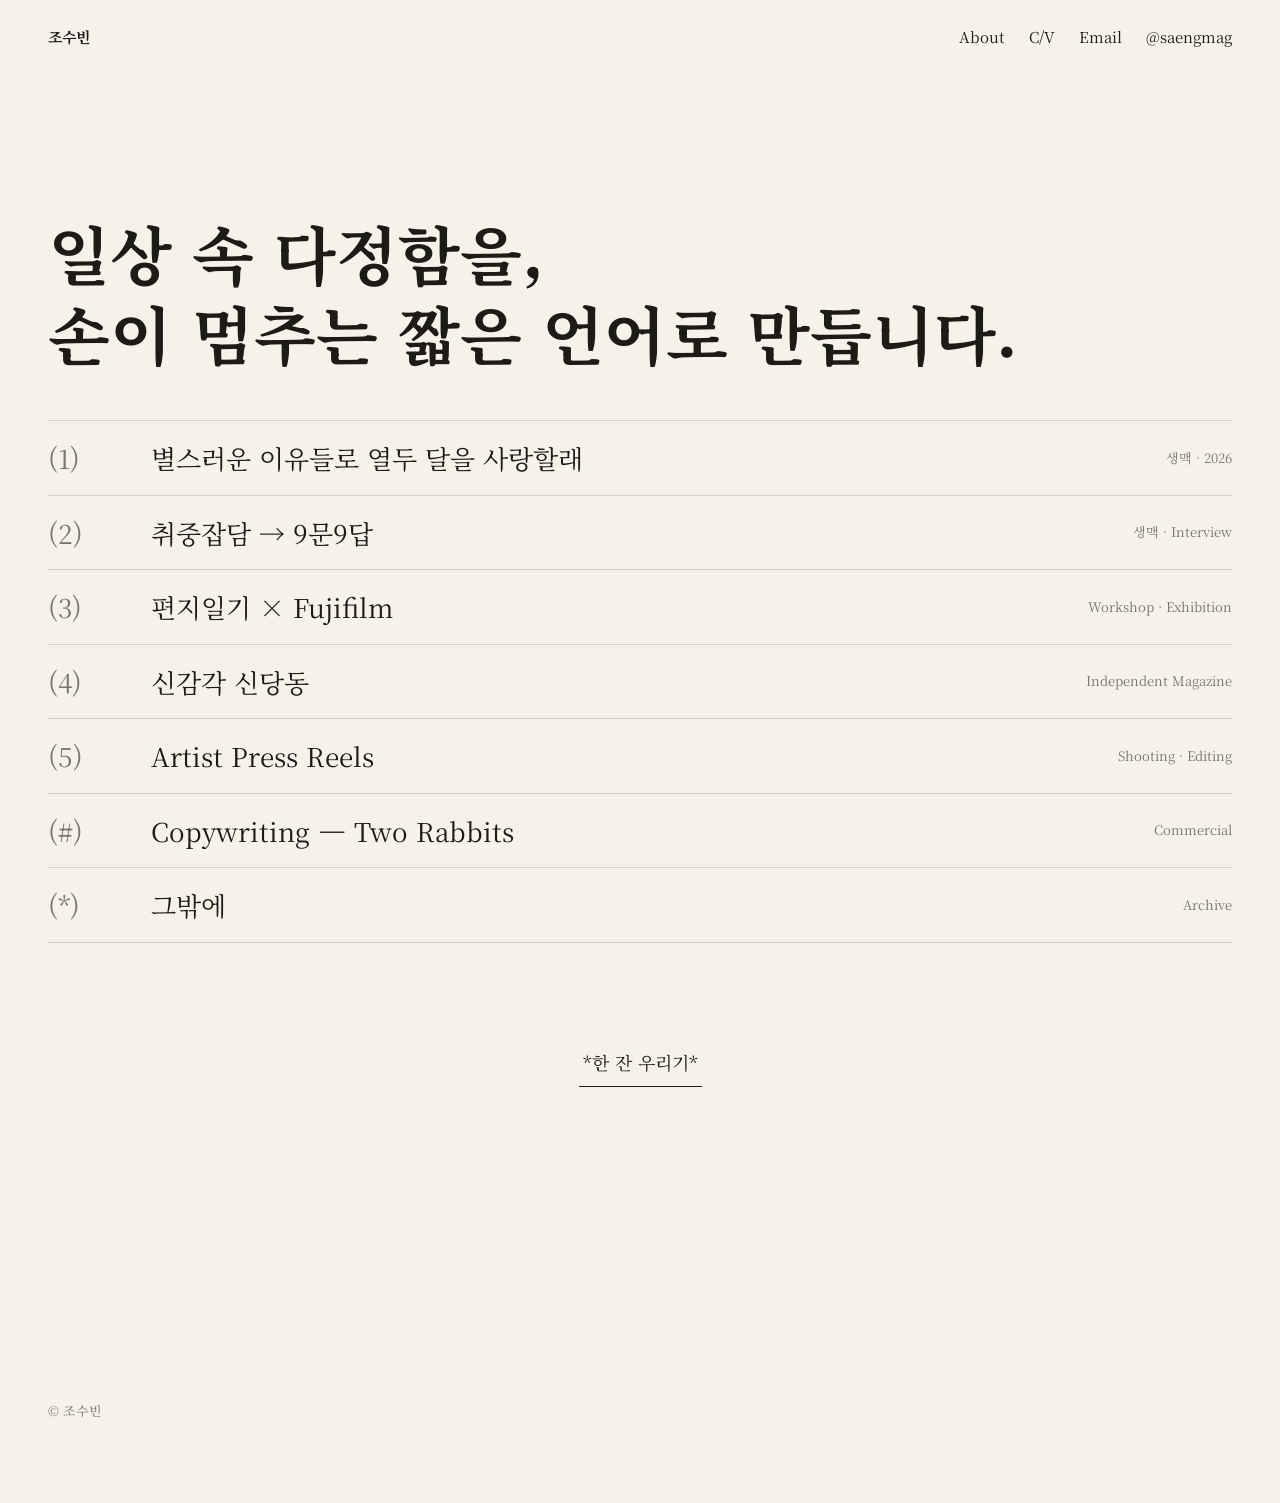
==== index.html @ e931671f "Portfolio site skeleton: index, project template, CV, hidden application page Co-Authored-By: Claude" ====
<!doctype html>
<html lang="ko">
<head>
  <meta charset="utf-8">
  <meta name="viewport" content="width=device-width, initial-scale=1">
  <title>조수빈</title>
  <meta name="description" content="에디터 · 카피라이터 조수빈의 작업">
  <link rel="preconnect" href="https://fonts.googleapis.com">
  <link rel="preconnect" href="https://fonts.gstatic.com" crossorigin>
  <link href="https://fonts.googleapis.com/css2?family=Noto+Serif+KR:wght@400;700&display=swap" rel="stylesheet">
  <link rel="stylesheet" href="assets/style.css">
</head>
<body>
  <header class="site-header">
    <a class="name" href="index.html">조수빈</a>
    <a href="#about">About</a>
    <a href="cv.html">C/V</a>
    <a href="mailto:EMAIL@example.com">Email</a>
    <a href="https://www.instagram.com/saengmag/">@saengmag</a>
  </header>

  <main>
    <h1 id="about">일상 속 다정함을,<br>손이 멈추는 짧은 언어로 만듭니다.</h1>

    <ol class="index">
      <li><a href="projects/01.html"><span class="num">(1)</span><span>별스러운 이유들로 열두 달을 사랑할래</span><span class="meta">생맥 · 2026</span></a></li>
      <li><a href="#"><span class="num">(2)</span><span>취중잡담 → 9문9답</span><span class="meta">생맥 · Interview</span></a></li>
      <li><a href="#"><span class="num">(3)</span><span>편지일기 × Fujifilm</span><span class="meta">Workshop · Exhibition</span></a></li>
      <li><a href="#"><span class="num">(4)</span><span>신감각 신당동</span><span class="meta">Independent Magazine</span></a></li>
      <li><a href="#"><span class="num">(5)</span><span>Artist Press Reels</span><span class="meta">Shooting · Editing</span></a></li>
      <li><a href="#"><span class="num">(#)</span><span>Copywriting — Two Rabbits</span><span class="meta">Commercial</span></a></li>
      <li><a href="#"><span class="num">(*)</span><span>그밖에</span><span class="meta">Archive</span></a></li>
    </ol>

    <section class="draw" aria-live="polite">
      <button type="button" data-draw>*한 잔 우리기*</button>
      <div class="cup">
        <p class="line"></p>
        <p class="source caption"></p>
      </div>
    </section>
  </main>

  <footer class="site-footer">© 조수빈</footer>

  <script src="assets/lines.js"></script>
  <script src="assets/draw.js"></script>
</body>
</html>
---- assets/style.css ----
/* 서체는 하나만. 바꾸고 싶으면 --font 한 줄만 고치면 됩니다. */
:root {
  --font: "Noto Serif KR", "Nanum Myeongjo", serif;
  --paper: #f6f2ea;      /* 아이보리 */
  --ink: #1d1b18;        /* 먹색 */
  --muted: #7a746a;      /* 캡션 */
  --accent: #5d6b3c;     /* 포인트 1개: 쑥색 */
  --line: #d9d2c4;
  --gutter: clamp(16px, 4vw, 48px);
}

* { box-sizing: border-box; }

html { background: var(--paper); }

body {
  margin: 0;
  padding: 0 var(--gutter) 80px;
  font-family: var(--font);
  font-size: 17px;
  line-height: 1.75;
  color: var(--ink);
  background: var(--paper);
  word-break: keep-all;
}

a { color: inherit; text-decoration: none; }
a:hover { color: var(--accent); }

/* 상단 메뉴: 이름 / About / C·V / Email / Instagram */
.site-header {
  display: flex;
  flex-wrap: wrap;
  gap: 8px 24px;
  align-items: baseline;
  padding-block: 24px 0;
  font-size: 15px;
}
.site-header .name { font-weight: 700; margin-right: auto; }

/* 위계는 크기와 굵기로만: 제목 / 본문 / 캡션 */
h1 {
  font-size: clamp(30px, 6vw, 64px);
  line-height: 1.25;
  font-weight: 700;
  margin: 18vh 0 48px;
  max-width: 16em;
}
h2 { font-size: 22px; margin: 64px 0 16px; }
.caption { font-size: 13px; color: var(--muted); }

/* Victoria식 번호 목록 */
.index { list-style: none; padding: 0; margin: 0; border-top: 1px solid var(--line); }
.index li { border-bottom: 1px solid var(--line); }
.index a {
  display: grid;
  grid-template-columns: 3.5em 1fr auto;
  gap: 12px;
  padding: 14px 0;
  font-size: clamp(18px, 2.4vw, 26px);
}
.index .num { color: var(--muted); }
.index .meta { font-size: 13px; color: var(--muted); align-self: center; }
@media (max-width: 560px) {
  .index a { grid-template-columns: 2.6em 1fr; }
  .index .meta { grid-column: 2; }
}

/* 문장 뽑기 */
.draw { margin: 96px 0; text-align: center; }
.draw button {
  font: inherit;
  font-size: 18px;
  background: none;
  border: none;
  color: var(--ink);
  cursor: pointer;
  padding: 8px 4px;
  border-bottom: 1px solid var(--ink);
}
.draw button:hover { color: var(--accent); border-color: var(--accent); }
.cup {
  min-height: 9em;
  max-width: 22em;
  margin: 40px auto 0;
  display: flex;
  flex-direction: column;
  justify-content: center;
}
.cup .line {
  font-size: clamp(22px, 3.6vw, 34px);
  line-height: 1.5;
  font-weight: 700;
  opacity: 0;
  filter: blur(6px);
  transition: opacity 1.6s ease, filter 1.6s ease;  /* 찻잎이 우러나듯 */
}
.cup .source { margin-top: 16px; opacity: 0; transition: opacity 1.2s ease 0.9s; }
.cup.steeped .line { opacity: 1; filter: blur(0); }
.cup.steeped .source { opacity: 1; }
@media (prefers-reduced-motion: reduce) {
  .cup .line, .cup .source { transition: none; filter: none; }
}

/* 프로젝트·CV·숨은 페이지 공통 본문 */
.article { max-width: 40em; }
.article h1 { margin-top: 12vh; }
.facts { display: grid; grid-template-columns: 7em 1fr; gap: 6px 16px; font-size: 15px; margin: 0 0 48px; }
.facts dt { color: var(--muted); }
.facts dd { margin: 0; }
figure { margin: 48px 0; }
figure img, figure video { width: 100%; height: auto; display: block; background: var(--line); }
figcaption { font-size: 13px; color: var(--muted); margin-top: 8px; }
.todo { background: #efe6c9; padding: 0 4px; }

.site-footer { margin-top: 120px; font-size: 13px; color: var(--muted); }
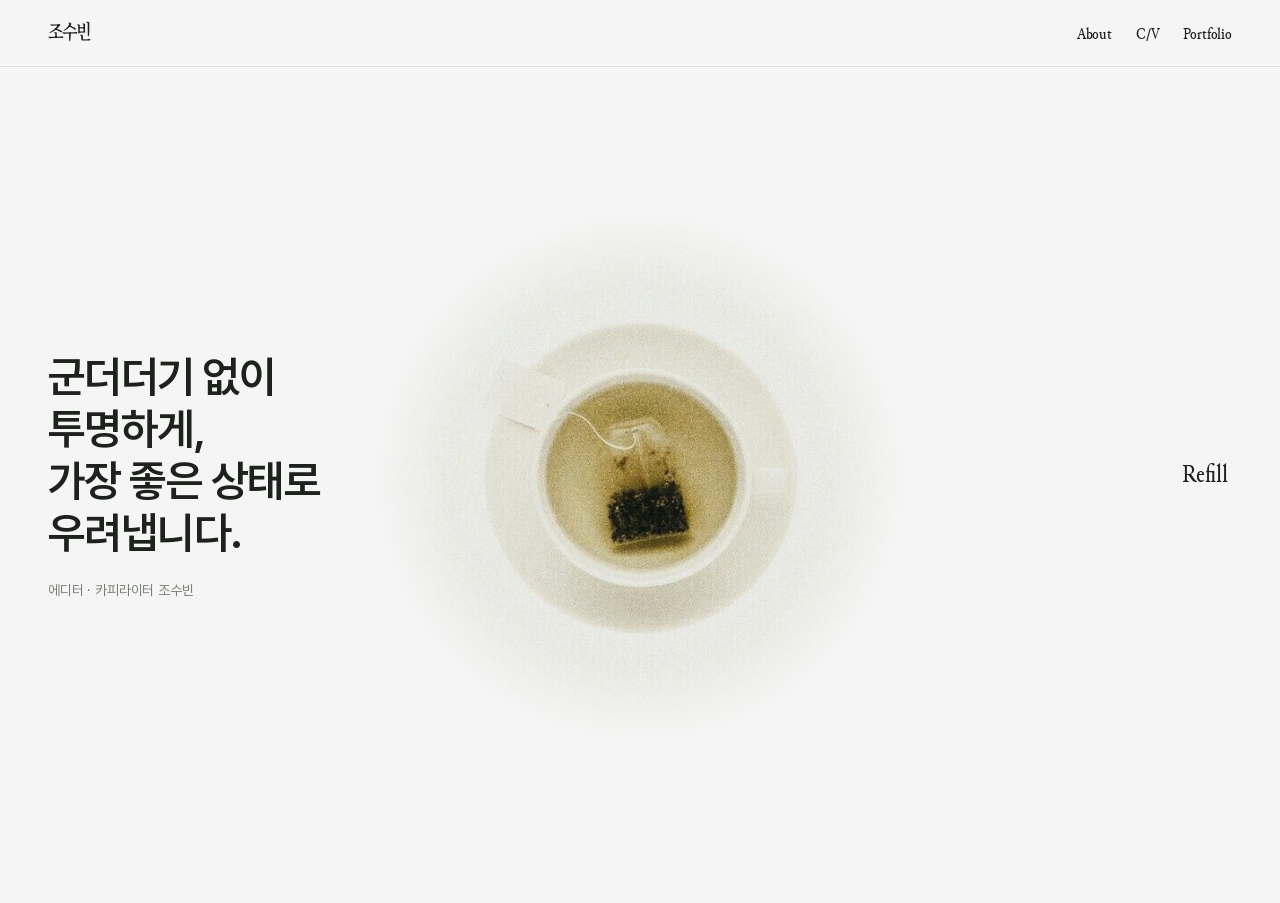
==== commit bf5b0464: "Teacup landing, glass-teapot styling, and type system - Landing: one-screen scene with headline left" ====
--- a/index.html
+++ b/index.html
@@ -4,45 +4,38 @@
   <meta charset="utf-8">
   <meta name="viewport" content="width=device-width, initial-scale=1">
   <title>조수빈</title>
-  <meta name="description" content="에디터 · 카피라이터 조수빈의 작업">
+  <meta name="description" content="에디터 · 카피라이터 조수빈">
   <link rel="preconnect" href="https://fonts.googleapis.com">
   <link rel="preconnect" href="https://fonts.gstatic.com" crossorigin>
-  <link href="https://fonts.googleapis.com/css2?family=Noto+Serif+KR:wght@400;700&display=swap" rel="stylesheet">
+  <link href="https://fonts.googleapis.com/css2?family=Noto+Serif+KR:wght@600&display=swap" rel="stylesheet">
   <link rel="stylesheet" href="assets/style.css">
 </head>
-<body>
+<body class="landing">
   <header class="site-header">
-    <a class="name" href="index.html">조수빈</a>
-    <a href="#about">About</a>
-    <a href="cv.html">C/V</a>
-    <a href="mailto:EMAIL@example.com">Email</a>
-    <a href="https://www.instagram.com/saengmag/">@saengmag</a>
+    <a class="name title" href="index.html" aria-current="page">조수빈</a>
+    <nav class="site-nav">
+      <a href="about.html">About</a>
+      <a href="cv.html">C/V</a>
+      <a href="portfolio.html">Portfolio</a>
+    </nav>
   </header>
 
-  <main>
-    <h1 id="about">일상 속 다정함을,<br>손이 멈추는 짧은 언어로 만듭니다.</h1>
-
-    <ol class="index">
-      <li><a href="projects/01.html"><span class="num">(1)</span><span>별스러운 이유들로 열두 달을 사랑할래</span><span class="meta">생맥 · 2026</span></a></li>
-      <li><a href="#"><span class="num">(2)</span><span>취중잡담 → 9문9답</span><span class="meta">생맥 · Interview</span></a></li>
-      <li><a href="#"><span class="num">(3)</span><span>편지일기 × Fujifilm</span><span class="meta">Workshop · Exhibition</span></a></li>
-      <li><a href="#"><span class="num">(4)</span><span>신감각 신당동</span><span class="meta">Independent Magazine</span></a></li>
-      <li><a href="#"><span class="num">(5)</span><span>Artist Press Reels</span><span class="meta">Shooting · Editing</span></a></li>
-      <li><a href="#"><span class="num">(#)</span><span>Copywriting — Two Rabbits</span><span class="meta">Commercial</span></a></li>
-      <li><a href="#"><span class="num">(*)</span><span>그밖에</span><span class="meta">Archive</span></a></li>
-    </ol>
-
-    <section class="draw" aria-live="polite">
-      <button type="button" data-draw>*한 잔 우리기*</button>
-      <div class="cup">
-        <p class="line"></p>
-        <p class="source caption"></p>
-      </div>
-    </section>
+  <!-- 첫 화면: 스크롤 없는 한 장면. 왼쪽 문장, 가운데 찻잔, 오른쪽 한 잔 더 -->
+  <main class="hero draw" aria-live="polite">
+    <div class="vessel">
+      <div class="tea" aria-hidden="true"></div>
+      <h1 class="line">군더더기 없이<br>투명하게,<br>가장 좋은 상태로<br>우려냅니다.</h1>
+      <p class="source caption">에디터 · 카피라이터 조수빈</p>
+    </div>
+    <div class="cup-frame">
+      <img src="assets/img/hero-cup.webp" alt="위에서 내려다본 찻잔 속 연둣빛 차">
+      <div class="steam" aria-hidden="true"><i></i><i></i><i></i><i></i></div>
+    </div>
+    <button type="button" data-draw aria-label="다른 문장 우리기">Refill</button>
   </main>
 
-  <footer class="site-footer">© 조수빈</footer>
 
+  <script src="assets/ko-wrap.js"></script>
   <script src="assets/lines.js"></script>
   <script src="assets/draw.js"></script>
 </body>
--- a/assets/style.css
+++ b/assets/style.css
@@ -1,12 +1,49 @@
-/* 서체는 하나만. 바꾸고 싶으면 --font 한 줄만 고치면 됩니다. */
+/* 타이포 위계 (Victoria Escobar CV 기준)
+   한글 타이틀: 가공 본명조 (.ko — SemiBold · 자간 -12% · 세로 1.25배 · 90%)
+   본문: 프리텐다드 Regular · Medium · SemiBold
+   포인트 영문·숫자: Junicode Condensed (타이틀 안의 영문, 번호, .en)
+   서체는 모두 OFL. 라이선스 파일은 assets/fonts/ 에 있습니다. */
+@font-face {
+  font-family: "Junicode";
+  src: url("fonts/JunicodeVF-Roman.woff2") format("woff2");
+  font-weight: 300 700;
+  font-stretch: 75% 125%;
+  font-display: swap;
+}
+/* 본문용 Junicode: 영문 글자만 담당(숫자·기호·한글은 프리텐다드). 같은 크기에서 작아 보여 112%로 맞춤 */
+@font-face {
+  font-family: "Junicode Text";
+  src: url("fonts/JunicodeVF-Roman.woff2") format("woff2");
+  font-weight: 300 700;
+  font-stretch: 75% 125%;
+  font-display: swap;
+  size-adjust: 112%;
+  unicode-range: U+0041-005A, U+0061-007A, U+00C0-024F;
+}
+@font-face { font-family: "Pretendard"; src: url("fonts/Pretendard-Regular.woff2") format("woff2"); font-weight: 400; font-display: swap; }
+@font-face { font-family: "Pretendard"; src: url("fonts/Pretendard-Medium.woff2") format("woff2"); font-weight: 500; font-display: swap; }
+@font-face { font-family: "Pretendard"; src: url("fonts/Pretendard-SemiBold.woff2") format("woff2"); font-weight: 600; font-display: swap; }
+
+/* 컨셉: 유리다관 — 군더더기 없이 투명하고, 단단하고, 오래 따뜻한.
+   색은 유리(투명·빛·가장자리)와 차를 닮은 먹색으로만, 쑥차 색은 '차가 우러나는 순간'에만 씁니다. */
 :root {
-  --font: "Noto Serif KR", "Nanum Myeongjo", serif;
-  --paper: #f6f2ea;      /* 아이보리 */
-  --ink: #1d1b18;        /* 먹색 */
-  --muted: #7a746a;      /* 캡션 */
-  --accent: #5d6b3c;     /* 포인트 1개: 쑥색 */
-  --line: #d9d2c4;
+  /* 영문은 어디서나 Junicode, 한글·숫자는 프리텐다드 */
+  --font: "Junicode Text", "Pretendard", -apple-system, BlinkMacSystemFont, "Apple SD Gothic Neo", sans-serif;
+  --font-title: "Junicode", "Noto Serif KR", serif;
+
+  --paper: #f5f5f5;                       /* 맑은 유리 뒤의 중립 회백색 */
+  --ink: #1e221d;                         /* 오래 우린 찻물의 먹색 */
+  --muted: #7b8178;                       /* 김 서린 유리 너머의 회녹색 */
+  --line: rgba(30, 34, 29, 0.12);         /* 유리 가장자리 */
+  --glass: rgba(255, 255, 255, 0.5);      /* 유리면 */
+  --glass-edge: rgba(255, 255, 255, 0.9); /* 빛이 맺힌 윗가장자리 */
+  --ssuk: #8d9a4f;                        /* 쑥차 찻물 */
+  --ssuk-deep: #56622f;                   /* 쑥잎: 글자에 쓸 때 */
+  --ssuk-wash: rgba(141, 154, 79, 0.14);  /* 옅게 우러난 찻물 */
+  --warm: rgba(150, 120, 60, 0.07);       /* 오래 남는 온기: 그림자에만 */
+
   --gutter: clamp(16px, 4vw, 48px);
+  --radius: 14px;                         /* 유리의 둥근 곡면: 그릇 역할을 하는 요소에만 */
 }
 
 * { box-sizing: border-box; }
@@ -17,48 +54,95 @@
   margin: 0;
   padding: 0 var(--gutter) 80px;
   font-family: var(--font);
-  font-size: 17px;
+  font-size: 16px;
   line-height: 1.75;
+  letter-spacing: -0.01em;
+  font-stretch: 75%;                      /* Junicode Condensed. 프리텐다드에는 영향 없음 */
   color: var(--ink);
   background: var(--paper);
   word-break: keep-all;
 }
 
-a { color: inherit; text-decoration: none; }
-a:hover { color: var(--accent); }
-
-/* 상단 메뉴: 이름 / About / C·V / Email / Instagram */
+a { color: inherit; text-decoration: none; transition: color .3s ease; }
+a:hover { color: var(--ssuk-deep); }
+a:focus-visible, button:focus-visible { outline: 2px solid var(--ssuk); outline-offset: 3px; border-radius: 2px; }
+
+/* 상단 메뉴: 유리판처럼 뒤가 비치는 띠 */
 .site-header {
+  position: sticky;
+  top: env(safe-area-inset-top, 0px);
+  z-index: 5;
   display: flex;
   flex-wrap: wrap;
   gap: 8px 24px;
   align-items: baseline;
-  padding-block: 24px 0;
+  margin-inline: calc(var(--gutter) * -1);
+  padding: 18px var(--gutter) 14px;
   font-size: 15px;
-}
-.site-header .name { font-weight: 700; margin-right: auto; }
-
-/* 위계는 크기와 굵기로만: 제목 / 본문 / 캡션 */
+  background: rgba(245, 245, 245, 0.62);
+  -webkit-backdrop-filter: blur(14px) saturate(1.2);
+  backdrop-filter: blur(14px) saturate(1.2);
+  border-bottom: 1px solid var(--line);
+  box-shadow: inset 0 -1px 0 var(--glass-edge);
+}
+.site-header .name { margin-right: auto; font-size: 18px; }
+.site-nav { display: flex; flex-wrap: wrap; gap: 8px 24px; }
+.site-nav [aria-current="page"] { text-decoration: underline; text-decoration-color: var(--ssuk); text-underline-offset: 6px; text-decoration-thickness: 2px; }
+
+/* 타이틀 서체: 영문·숫자는 Junicode Condensed(고정), 한글은 ko-wrap.js가 .ko로 감싸 본명조로
+   본명조 기본값: SemiBold · 자간 -12% · 세로 1.25배 · 크기 90% (tools/type-tuner.html에서 확정) */
+.title, h1, h2 {
+  font-family: var(--font-title);
+  font-stretch: 75%;
+  font-weight: 400;
+  letter-spacing: 0;
+  font-synthesis: none;
+}
+.title .ko, h1 .ko, h2 .ko {
+  font-family: "Noto Serif KR", serif;
+  font-stretch: 100%;
+  font-size: 90%;
+  font-weight: 600;
+  letter-spacing: -0.12em;
+  display: inline-block;
+  transform: scaleY(1.25);
+  transform-origin: center 80%;
+}
+
+/* 포인트 영문·숫자: 본문 안에서도 Junicode로 (번호, 영문 작품명 등) */
+.en, .num {
+  font-family: "Junicode", serif;
+  font-stretch: 75%;
+  font-weight: 400;
+  letter-spacing: 0;
+  font-size: 1.12em;   /* Junicode는 같은 크기에서 작아 보여 살짝 키움 */
+}
+
+/* 위계: 타이틀(Junicode+본명조) / 본문(프리텐다드) / 캡션 */
 h1 {
   font-size: clamp(30px, 6vw, 64px);
-  line-height: 1.25;
-  font-weight: 700;
-  margin: 18vh 0 48px;
+  line-height: 1.3;
+  margin: 16vh 0 28px;
   max-width: 16em;
 }
-h2 { font-size: 22px; margin: 64px 0 16px; }
+h2 { font-size: 26px; line-height: 1.4; margin: 64px 0 16px; }
+.lede { max-width: 30em; color: var(--muted); margin: 0 0 72px; }
 .caption { font-size: 13px; color: var(--muted); }
 
-/* Victoria식 번호 목록 */
+/* Victoria식 번호 목록: 줄은 유리 가장자리, 올리면 찻물이 아래부터 차오름 */
 .index { list-style: none; padding: 0; margin: 0; border-top: 1px solid var(--line); }
-.index li { border-bottom: 1px solid var(--line); }
+.index li { border-bottom: 1px solid var(--line); box-shadow: 0 1px 0 var(--glass-edge); }
 .index a {
   display: grid;
   grid-template-columns: 3.5em 1fr auto;
   gap: 12px;
-  padding: 14px 0;
+  padding: 14px 8px;
+  margin: 0 -8px;
   font-size: clamp(18px, 2.4vw, 26px);
-}
+  background: linear-gradient(var(--ssuk-wash), var(--ssuk-wash)) bottom / 100% 0 no-repeat;
+  transition: background-size .6s cubic-bezier(.2, .7, .2, 1), color .3s ease;
+}
+.index a:hover, .index a:focus-visible { background-size: 100% 100%; color: var(--ink); }
 .index .num { color: var(--muted); }
 .index .meta { font-size: 13px; color: var(--muted); align-self: center; }
 @media (max-width: 560px) {
@@ -66,40 +150,203 @@
   .index .meta { grid-column: 2; }
 }
 
-/* 문장 뽑기 */
-.draw { margin: 96px 0; text-align: center; }
+/* 문장 뽑기: 유리다관에 한 줄을 우린다 */
+.draw { margin: 120px 0 96px; display: grid; justify-items: center; gap: 24px; text-align: center; }
 .draw button {
   font: inherit;
-  font-size: 18px;
-  background: none;
-  border: none;
+  font-size: 16px;
+  background: var(--glass);
+  border: 1px solid var(--line);
+  box-shadow: inset 0 1px 0 var(--glass-edge), 0 6px 18px var(--warm);
+  border-radius: 999px;
   color: var(--ink);
   cursor: pointer;
-  padding: 8px 4px;
-  border-bottom: 1px solid var(--ink);
-}
-.draw button:hover { color: var(--accent); border-color: var(--accent); }
-.cup {
-  min-height: 9em;
-  max-width: 22em;
-  margin: 40px auto 0;
+  padding: 10px 22px;
+  transition: border-color .3s ease, color .3s ease;
+}
+.draw button:hover { color: var(--ssuk-deep); border-color: var(--ssuk); }
+.vessel {
+  position: relative;
+  width: min(100%, 30em);
+  min-height: 15em;
+  padding: 48px 32px 40px;
   display: flex;
   flex-direction: column;
   justify-content: center;
-}
-.cup .line {
-  font-size: clamp(22px, 3.6vw, 34px);
+  overflow: hidden;
+  border: 1px solid var(--line);
+  border-radius: 22px 22px 56px 56px;      /* 다관의 둥근 몸통 */
+  background: linear-gradient(115deg, rgba(255,255,255,.75), rgba(255,255,255,.25) 45%, rgba(255,255,255,.55));
+  -webkit-backdrop-filter: blur(6px);
+  backdrop-filter: blur(6px);
+  box-shadow:
+    inset 1px 1px 0 var(--glass-edge),      /* 빛이 맺힌 가장자리 */
+    inset -12px -14px 30px rgba(30, 34, 29, 0.04),
+    0 24px 50px var(--warm);                /* 오래 남는 온기 */
+}
+.vessel::before {                            /* 유리에 비친 긴 빛줄기 */
+  content: "";
+  position: absolute;
+  top: 14px; left: 18px;
+  width: 6px; height: 46%;
+  border-radius: 6px;
+  background: linear-gradient(rgba(255,255,255,.95), rgba(255,255,255,0));
+  pointer-events: none;
+}
+.vessel .tea {                               /* 찻물: 우릴 때만 차오름 */
+  position: absolute;
+  inset: auto 0 0 0;
+  height: 0;
+  background: linear-gradient(to top, rgba(141,154,79,.30), rgba(141,154,79,.12));
+  border-top: 1px solid rgba(255,255,255,.7);
+  transition: height 1.8s cubic-bezier(.3, .6, .2, 1);
+}
+.vessel.steeped .tea { height: 58%; }
+.vessel .line, .vessel .source { position: relative; }
+.vessel .line {
+  font-size: clamp(24px, 4vw, 36px);
   line-height: 1.5;
-  font-weight: 700;
+  margin: 0;
   opacity: 0;
   filter: blur(6px);
-  transition: opacity 1.6s ease, filter 1.6s ease;  /* 찻잎이 우러나듯 */
-}
-.cup .source { margin-top: 16px; opacity: 0; transition: opacity 1.2s ease 0.9s; }
-.cup.steeped .line { opacity: 1; filter: blur(0); }
-.cup.steeped .source { opacity: 1; }
+  transition: opacity 1.6s ease .4s, filter 1.6s ease .4s;  /* 찻잎이 우러나듯 */
+}
+.vessel .source { margin: 14px 0 0; opacity: 0; transition: opacity 1.2s ease 1.3s; }
+.vessel .placeholder { position: absolute; inset: 0; display: grid; place-items: center; color: var(--muted); font-size: 14px; transition: opacity .4s ease; }
+.vessel.steeped .placeholder { opacity: 0; }
+.vessel h1.line { margin: 0; max-width: none; }
+.vessel.steeped .line { opacity: 1; filter: blur(0); }
+
+/* 첫 화면: 스크롤 없는 한 장면 — 좌: 산세리프 큰 문장 / 가운데: 찻잔 / 우: 한 잔 더
+   사이트 전체와 같은 밝은 #f5f5f5. 찻물의 연두빛이 첫 화면의 유일한 색 */
+body.landing { padding-bottom: 0; }
+.hero {
+  min-height: calc(100svh - 64px);          /* 상단 바를 뺀 한 화면 */
+  margin: 0;
+  padding-block: 16px 32px;
+  display: grid;
+  grid-template-columns: 1fr auto 1fr;
+  align-items: center;
+  justify-items: stretch;
+  gap: clamp(16px, 3vw, 48px);
+  text-align: left;
+}
+.cup-frame { grid-column: 2; width: min(42vw, 70svh, 620px); aspect-ratio: 1; }
+.cup-frame img {
+  width: 100%;
+  height: 100%;
+  display: block;
+  filter: brightness(1.07) contrast(.96);   /* 사진 바탕을 #f5f5f5에 가깝게 밝혀 회색 테를 줄임 */
+  mix-blend-mode: multiply;
+  -webkit-mask-image: radial-gradient(circle at 50% 50%, #000 50%, transparent 70%);
+  mask-image: radial-gradient(circle at 50% 50%, #000 50%, transparent 70%);   /* 네모난 가장자리를 둥글게 지움 */
+}
+/* 왼쪽 문장: CSS로 그린 다관의 그릇 스타일은 걷어내고 글자만 */
+.hero .vessel {
+  grid-column: 1;
+  grid-row: 1;
+  justify-self: start;
+  width: auto;
+  min-height: 0;
+  padding: 0;
+  overflow: visible;
+  border: 0;
+  border-radius: 0;
+  background: none;
+  -webkit-backdrop-filter: none;
+  backdrop-filter: none;
+  box-shadow: none;
+  text-align: left;
+}
+.hero .vessel::before, .hero .vessel .tea { display: none; }
+/* 첫 화면 문장만 산세리프(프리텐다드, 영문은 Junicode)로 크게. 가공 본명조 규칙은 끔 */
+.hero .vessel .line {
+  font-family: var(--font);
+  font-stretch: 75%;
+  font-weight: 600;
+  font-size: clamp(28px, 3.4vw, 56px);
+  line-height: 1.2;
+  letter-spacing: -0.035em;
+  margin: 0;
+}
+.hero .vessel .line .ko { font: inherit; letter-spacing: inherit; font-stretch: 100%; display: inline; transform: none; }
+.hero .vessel .source { margin: 18px 0 0; font-size: 14px; color: var(--muted); }
+.hero [data-draw] {                       /* Refill: 테두리 없이 Junicode 글자만, 올리면 김 서리듯 흐려짐 */
+  grid-column: 3;
+  grid-row: 1;
+  justify-self: end;
+  padding: 8px 4px;
+  border: 0;
+  border-radius: 0;
+  background: none;
+  box-shadow: none;
+  font-family: "Junicode", serif;
+  font-stretch: 75%;
+  font-size: clamp(22px, 2vw, 30px);
+  letter-spacing: 0;
+  color: var(--ink);
+  transition: filter .25s ease, opacity .25s ease;
+}
+/* 마우스를 올려 둔 동안만 흐려지고, 떼면 바로 돌아옴. 터치 화면에서는 흐림이 남지 않도록 마우스 기기에서만 */
+@media (hover: hover) {
+  .hero [data-draw]:hover { filter: blur(3px); opacity: .7; color: var(--ink); }
+}
+@media (prefers-reduced-motion: reduce) { .hero [data-draw] { transition: none; } }
+
+/* 찻잔에서 계속 피어오르는 김 (탑뷰)
+   수면 가운데에서 작고 짙게 생겨나, 보는 사람(화면) 쪽으로 다가오듯 크게 부풀며 점점 투명해짐.
+   흰 김만으로는 밝은 배경에서 안 보여서, 김이 지나가는 자리의 사진을 살짝 흐리게(뿌옇게) 만들어 존재감을 줌 */
+.cup-frame { position: relative; }
+.steam {
+  position: absolute;
+  inset: 0;
+  pointer-events: none;
+  animation: steam-swirl 48s linear infinite;   /* 김 전체가 천천히 돌아 같은 모양이 반복되지 않게 */
+}
+.steam i {
+  position: absolute;
+  left: 50%;
+  top: 50%;
+  width: 40%;
+  height: 40%;
+  margin: -20% 0 0 -20%;
+  border-radius: 50%;
+  background: radial-gradient(circle, rgba(255, 255, 255, .85) 0%, rgba(255, 255, 255, .45) 32%, rgba(255, 255, 255, 0) 66%);
+  -webkit-backdrop-filter: blur(4px);
+  backdrop-filter: blur(4px);
+  -webkit-mask-image: radial-gradient(circle, #000 28%, transparent 66%);
+  mask-image: radial-gradient(circle, #000 28%, transparent 66%);
+  opacity: 0;
+  animation: steam-rise 11s cubic-bezier(.33, .2, .4, 1) infinite;   /* 천천히 떠올라 오래 번짐 */
+}
+.steam i:nth-child(1) { --dx: 28%;  --dy: -34%; animation-delay: 0s; }
+.steam i:nth-child(2) { --dx: -36%; --dy: -10%; animation-delay: -2.75s; }
+.steam i:nth-child(3) { --dx: 14%;  --dy: 32%;  animation-delay: -5.5s; }
+.steam i:nth-child(4) { --dx: -20%; --dy: -36%; animation-delay: -8.25s; }
+@keyframes steam-rise {
+  0%   { transform: translate(0, 0) scale(.25); opacity: 0; }
+  18%  { opacity: .9; }                                        /* 수면 위: 작고 짙음 */
+  55%  { opacity: .5; }
+  80%  { opacity: .2; }
+  100% { transform: translate(var(--dx), var(--dy)) scale(3) rotate(40deg); opacity: 0; }   /* 화면 쪽: 크고 투명 */
+}
+@keyframes steam-swirl { to { transform: rotate(360deg); } }
+@media (prefers-reduced-motion: reduce) { .steam { display: none; } }
+
+/* 좁은 화면: 문장 → 찻잔 → 버튼 순서로 세로 쌓기 */
+@media (max-width: 820px) {
+  .hero { grid-template-columns: 1fr; justify-items: center; align-content: center; gap: 20px; }
+  .hero .vessel { grid-column: 1; grid-row: 1; justify-self: stretch; }
+  .cup-frame { grid-column: 1; grid-row: 2; width: min(78vw, 46svh); }
+  .hero [data-draw] { grid-column: 1; grid-row: 3; justify-self: center; }
+  .hero .vessel .line { font-size: clamp(28px, 8vw, 40px); }
+}
+
+/* 하위 페이지 제목 */
+.page-title { margin: 12vh 0 40px; }
+.vessel.steeped .source { opacity: 1; }
 @media (prefers-reduced-motion: reduce) {
-  .cup .line, .cup .source { transition: none; filter: none; }
+  .vessel .line, .vessel .source, .vessel .tea, .index a { transition: none; filter: none; }
 }
 
 /* 프로젝트·CV·숨은 페이지 공통 본문 */
@@ -109,8 +356,17 @@
 .facts dt { color: var(--muted); }
 .facts dd { margin: 0; }
 figure { margin: 48px 0; }
-figure img, figure video { width: 100%; height: auto; display: block; background: var(--line); }
-figcaption { font-size: 13px; color: var(--muted); margin-top: 8px; }
-.todo { background: #efe6c9; padding: 0 4px; }
-
-.site-footer { margin-top: 120px; font-size: 13px; color: var(--muted); }
+figure img, figure video {                   /* 작업물은 유리 액자에 */
+  width: 100%;
+  height: auto;
+  display: block;
+  padding: 10px;
+  border: 1px solid var(--line);
+  border-radius: var(--radius);
+  background: var(--glass);
+  box-shadow: inset 1px 1px 0 var(--glass-edge), 0 16px 40px var(--warm);
+}
+figcaption { font-size: 13px; color: var(--muted); margin-top: 10px; }
+.todo { background: var(--ssuk-wash); padding: 0 4px; border-radius: 3px; }
+
+.site-footer { margin-top: 120px; padding-top: 18px; border-top: 1px solid var(--line); font-size: 13px; color: var(--muted); }
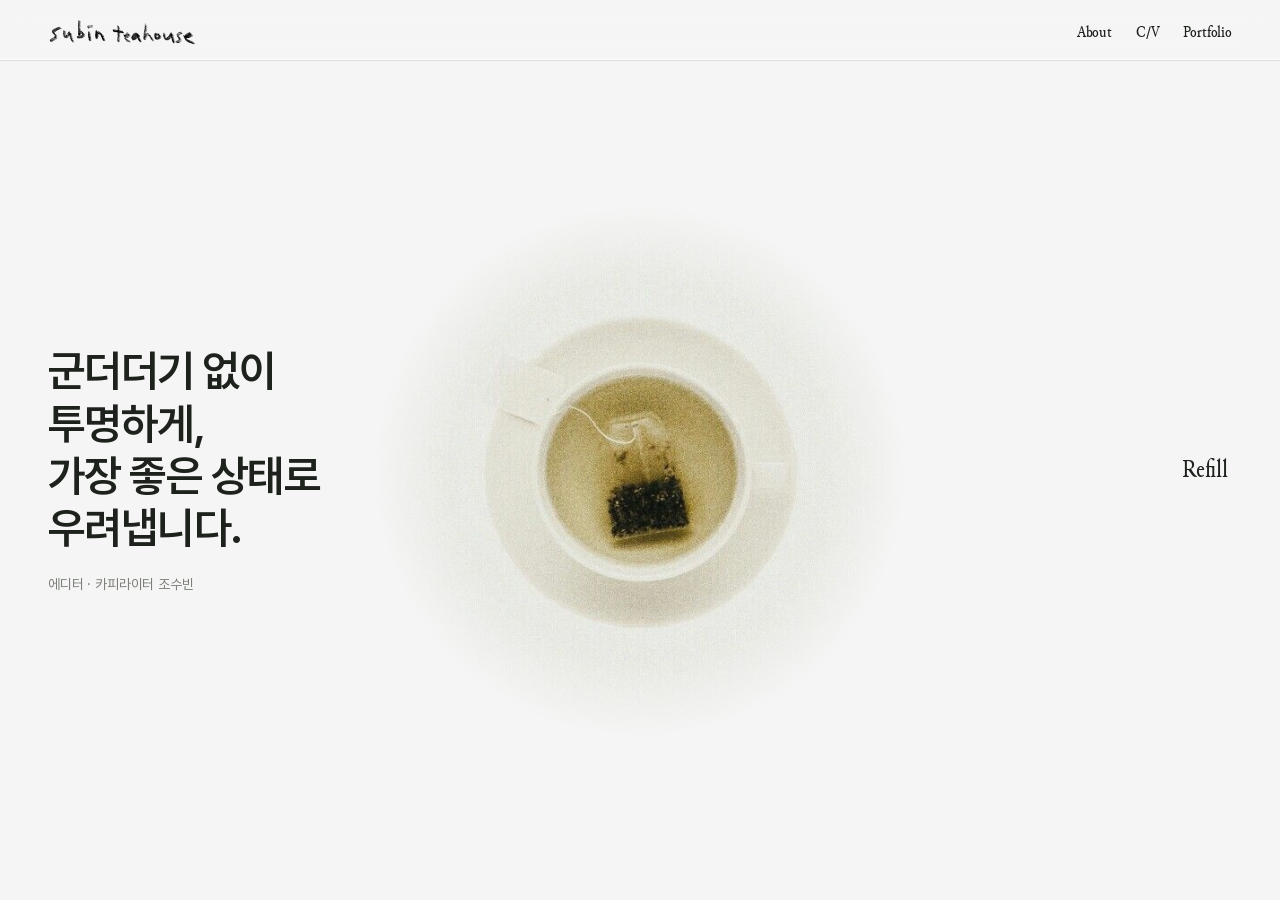
==== commit 6767273a: "Handwritten logo and teapot favicon - "subin teahouse" handwritten logo in the top bar on every page" ====
--- a/index.html
+++ b/index.html
@@ -4,6 +4,10 @@
   <meta charset="utf-8">
   <meta name="viewport" content="width=device-width, initial-scale=1">
   <title>조수빈</title>
+  <link rel="icon" type="image/png" sizes="32x32" href="assets/icons/favicon-32.png">
+  <link rel="icon" type="image/png" sizes="16x16" href="assets/icons/favicon-16.png">
+  <link rel="icon" type="image/png" sizes="192x192" href="assets/icons/icon-192.png">
+  <link rel="apple-touch-icon" href="assets/icons/apple-touch-icon.png">
   <meta name="description" content="에디터 · 카피라이터 조수빈">
   <link rel="preconnect" href="https://fonts.googleapis.com">
   <link rel="preconnect" href="https://fonts.gstatic.com" crossorigin>
@@ -12,7 +16,7 @@
 </head>
 <body class="landing">
   <header class="site-header">
-    <a class="name title" href="index.html" aria-current="page">조수빈</a>
+    <a class="name logo" href="index.html" aria-current="page" aria-label="subin teahouse — 조수빈, 홈으로"><img class="logo-mark" src="assets/img/name.png" alt="" width="539" height="101"></a>
     <nav class="site-nav">
       <a href="about.html">About</a>
       <a href="cv.html">C/V</a>
--- a/assets/style.css
+++ b/assets/style.css
@@ -75,7 +75,7 @@
   display: flex;
   flex-wrap: wrap;
   gap: 8px 24px;
-  align-items: baseline;
+  align-items: center;
   margin-inline: calc(var(--gutter) * -1);
   padding: 18px var(--gutter) 14px;
   font-size: 15px;
@@ -86,6 +86,11 @@
   box-shadow: inset 0 -1px 0 var(--glass-edge);
 }
 .site-header .name { margin-right: auto; font-size: 18px; }
+/* 손글씨 로고 'subin teahouse' (연필 질감 그대로). 올리면 김 서리듯 살짝 흐려짐 */
+.logo { display: block; align-self: center; }
+.logo-mark { display: block; height: 28px; width: auto; transition: filter .25s ease, opacity .25s ease; }
+@media (hover: hover) { .logo:hover .logo-mark { filter: blur(1.5px); opacity: .75; } }
+@media (max-width: 560px) { .logo-mark { height: 24px; } }
 .site-nav { display: flex; flex-wrap: wrap; gap: 8px 24px; }
 .site-nav [aria-current="page"] { text-decoration: underline; text-decoration-color: var(--ssuk); text-underline-offset: 6px; text-decoration-thickness: 2px; }
 
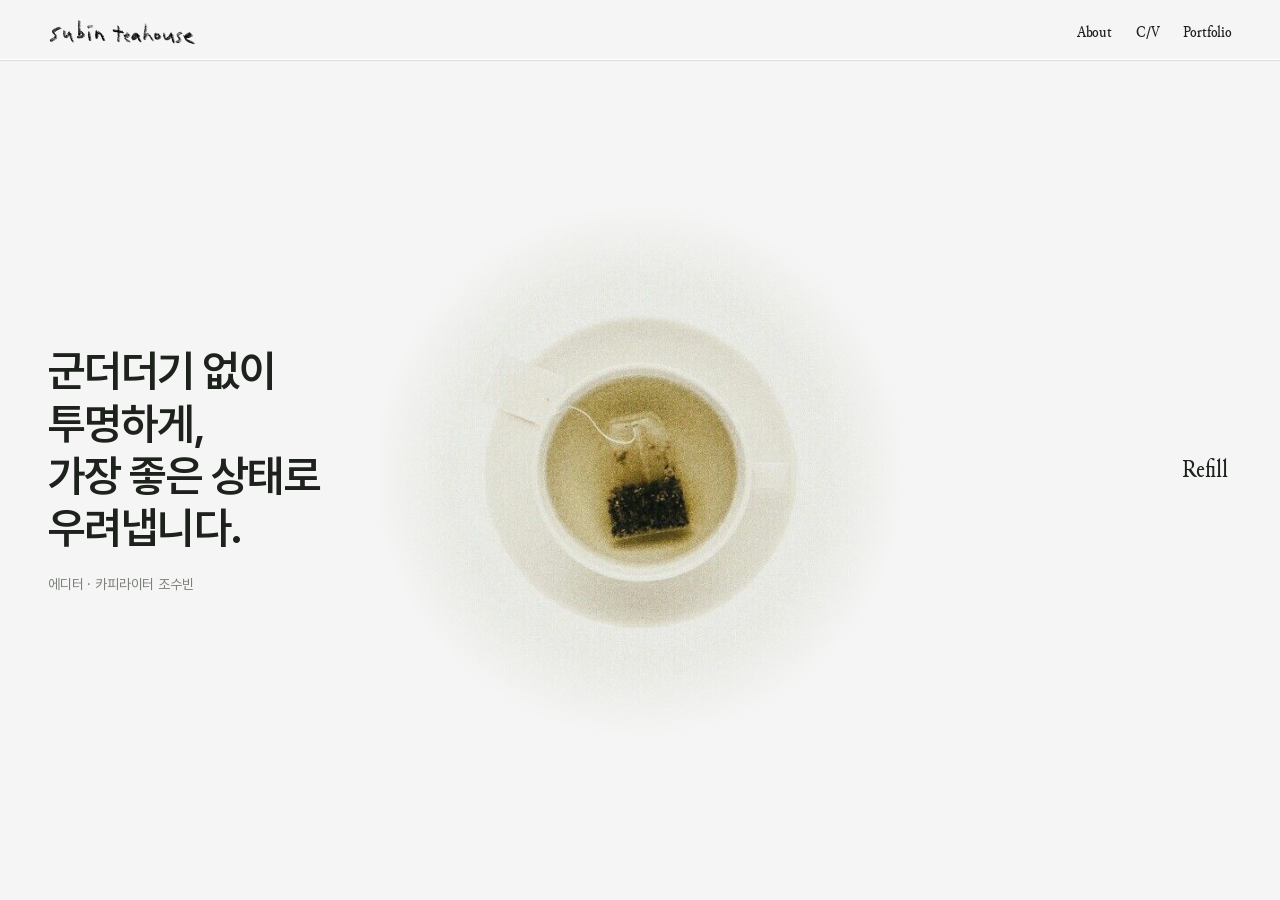
==== commit 66f21dd9: "Refill motion: tea drains and refills with a random slosh - Empty-cup photo revealed through a soft-" ====
--- a/index.html
+++ b/index.html
@@ -33,6 +33,7 @@
     </div>
     <div class="cup-frame">
       <img src="assets/img/hero-cup.webp" alt="위에서 내려다본 찻잔 속 연둣빛 차">
+      <div class="liquid" aria-hidden="true"></div>
       <div class="steam" aria-hidden="true"><i></i><i></i><i></i><i></i></div>
     </div>
     <button type="button" data-draw aria-label="다른 문장 우리기">Refill</button>
--- a/assets/style.css
+++ b/assets/style.css
@@ -276,7 +276,14 @@
 }
 .hero .vessel .line .ko { font: inherit; letter-spacing: inherit; font-stretch: 100%; display: inline; transform: none; }
 .hero .vessel .source { margin: 18px 0 0; font-size: 14px; color: var(--muted); }
-.hero [data-draw] {                       /* Refill: 테두리 없이 Junicode 글자만, 올리면 김 서리듯 흐려짐 */
+/* 첫 화면 문장은 블러 없이, 살짝 떠오르며 빠르게 나타남 */
+.hero .vessel .line { filter: none; transform: translateY(8px); transition: opacity .55s ease, transform .55s ease; }
+.hero .vessel .source { filter: none; transform: translateY(6px); transition: opacity .55s ease .12s, transform .55s ease .12s; }
+.hero .vessel.steeped .line, .hero .vessel.steeped .source { filter: none; transform: none; }
+/* Refill 때는 찻물이 다 차는 순간(1.6초)에 문장도 완전히 보이도록, 차오르는 0.96초 동안 나타남 */
+.hero .vessel.refill-sync .line { transition-duration: .96s; }
+.hero .vessel.refill-sync .source { transition-duration: .84s; }
+.hero [data-draw] {                       /* Refill: 테두리 없이 Junicode 글자만, 올리면 쑥잎색 */
   grid-column: 3;
   grid-row: 1;
   justify-self: end;
@@ -290,13 +297,54 @@
   font-size: clamp(22px, 2vw, 30px);
   letter-spacing: 0;
   color: var(--ink);
-  transition: filter .25s ease, opacity .25s ease;
-}
-/* 마우스를 올려 둔 동안만 흐려지고, 떼면 바로 돌아옴. 터치 화면에서는 흐림이 남지 않도록 마우스 기기에서만 */
+  transition: color .25s ease;
+}
+/* 마우스를 올려 둔 동안만 쑥잎색, 떼면 바로 돌아옴. 터치 화면에서는 색이 남지 않도록 마우스 기기에서만 */
 @media (hover: hover) {
-  .hero [data-draw]:hover { filter: blur(3px); opacity: .7; color: var(--ink); }
+  .hero [data-draw]:hover { color: var(--ssuk-deep); }
 }
 @media (prefers-reduced-motion: reduce) { .hero [data-draw] { transition: none; } }
+
+/* Refill: 찻물이 바닥까지 빠졌다가 다시 차오름 (탑뷰라 수면 원이 가운데로 줄었다가 다시 넓어짐)
+   찻물 원 위에 '다 마신 잔' 사진을 겹치고, 마스크 구멍(--level) 크기로 수위를 표현.
+   빈 잔 사진은 찻잔 사진과 같은 구도라, 찻물 원 자리만 잘라 같은 위치에 맞춤 */
+@property --level { syntax: "<percentage>"; inherits: false; initial-value: 114%; }
+@property --cx { syntax: "<percentage>"; inherits: false; initial-value: 50%; }
+@property --cy { syntax: "<percentage>"; inherits: false; initial-value: 50%; }
+.liquid {
+  position: absolute;
+  left: 50.3%;
+  top: 50%;
+  width: 35.5%;                              /* 사진 속 찻물 원의 지름 */
+  aspect-ratio: 1;
+  transform: translate(-50%, -50%);
+  border-radius: 50%;
+  --level: 114%;                             /* 평소: 흐린 경계까지 다 넘쳐서 빈 잔이 안 보임 */
+  --cx: 50%;
+  --cy: 50%;
+  --sx: 11%;                                 /* 찰랑이는 방향과 세기: draw.js가 누를 때마다 바꿈 */
+  --sy: -6%;
+  background: url("img/hero-cup-empty.jpg") 50.47% 50% / 281.7% no-repeat;   /* 사진 전체 크기 = 원 지름의 1/0.355배 */
+  filter: brightness(1.07) contrast(.96);    /* 찻잔 사진과 같은 보정 */
+  /* 수면 경계를 넓게 흐려서 물이 스며들듯 빠지고 차오르게. 차오를 때는 중심(--cx, --cy)이 무작위 방향으로 찰랑임 */
+  -webkit-mask-image: radial-gradient(ellipse 50% 50% at var(--cx) var(--cy), transparent calc(var(--level) - 14%), #000 calc(var(--level) + 10%));
+  mask-image: radial-gradient(ellipse 50% 50% at var(--cx) var(--cy), transparent calc(var(--level) - 14%), #000 calc(var(--level) + 10%));
+  pointer-events: none;
+}
+.cup-frame.refilling .liquid { animation: drain-refill 1.6s ease-in-out both; }
+@keyframes drain-refill {
+  0%   { --level: 114%; }
+  37%  { --level: -12%; }                    /* 다 비움 (0.6초) */
+  40%  { --level: -12%; --cx: 50%; --cy: 50%; }   /* 빈 잔은 아주 잠깐만 */
+  /* 다시 차오름: 앞부분에서 빠르게 대부분 차고, 뒤에서는 찰랑이며 마저 참.
+     찰랑임은 누를 때마다 script가 정한 무작위 방향(--sx, --sy)으로 쏠렸다가 반대로, 점점 잦아듦 */
+  50%  { --level: 58%;  --cx: calc(50% + var(--sx)); --cy: calc(50% + var(--sy)); }
+  63%  { --level: 92%;  --cx: calc(50% - var(--sx) * .6); --cy: calc(50% - var(--sy) * .6); }
+  76%  { --level: 108%; --cx: calc(50% + var(--sx) * .32); --cy: calc(50% + var(--sy) * .32); }
+  88%  { --level: 113%; --cx: calc(50% - var(--sx) * .12); --cy: calc(50% - var(--sy) * .12); }
+  100% { --level: 114%; --cx: 50%; --cy: 50%; }   /* 가득 (1.6초) */
+}
+@media (prefers-reduced-motion: reduce) { .cup-frame.refilling .liquid { animation: none; } }
 
 /* 찻잔에서 계속 피어오르는 김 (탑뷰)
    수면 가운데에서 작고 짙게 생겨나, 보는 사람(화면) 쪽으로 다가오듯 크게 부풀며 점점 투명해짐.
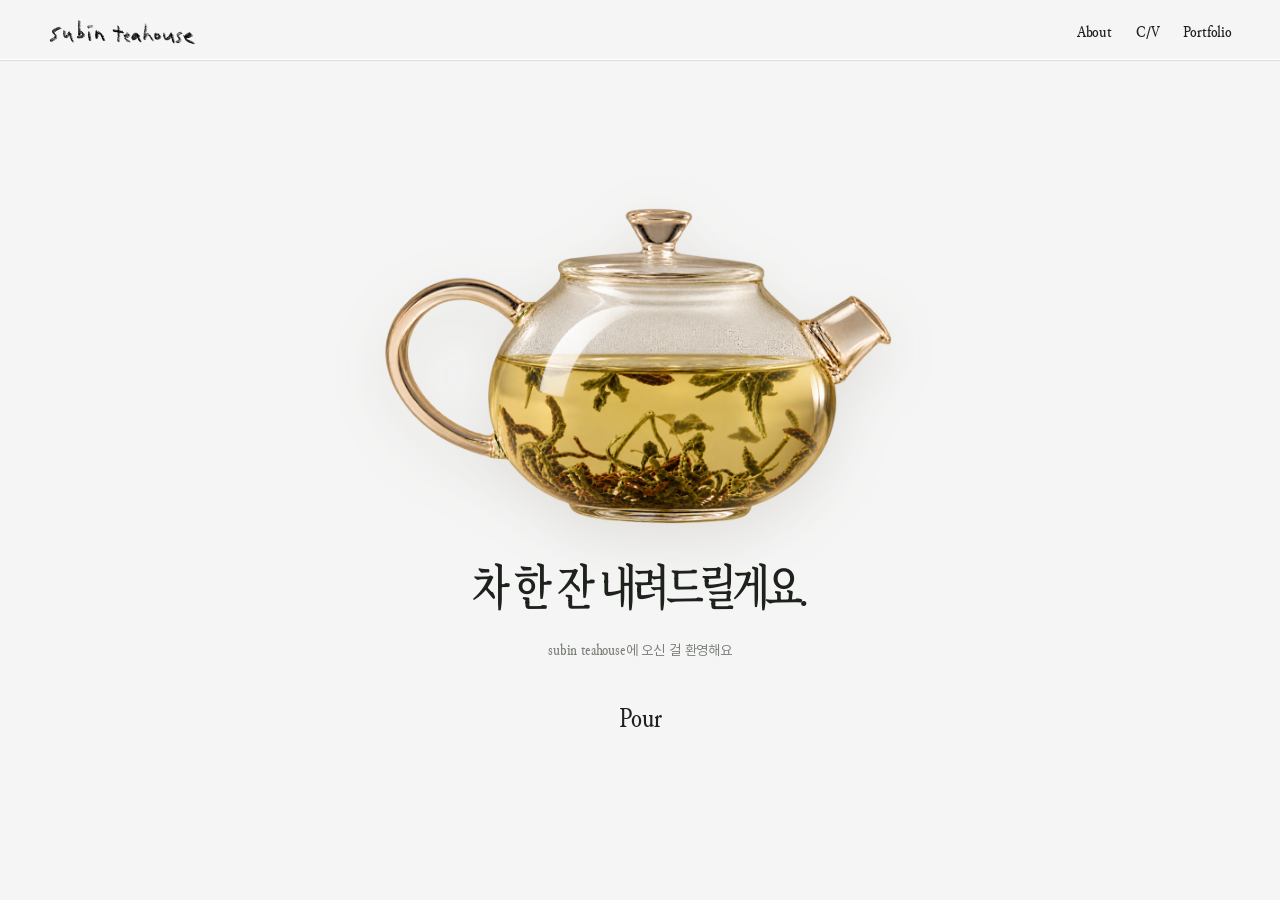
==== commit 27b30503: "Teapot cover before the teacup scene - Landing opens on a glass-teapot cover ("차 한 잔 내려드릴게요.") with " ====
--- a/index.html
+++ b/index.html
@@ -24,6 +24,15 @@
     </nav>
   </header>
 
+  <!-- 커버: 처음 들어오면 유리다관과 함께 인사. Pour를 누르면 다관이 기울며 걷히고, 아래 찻잔에 차가 차오릅니다.
+       같은 탭에서 다시 홈으로 오면 커버 없이 바로 찻잔 화면 -->
+  <section class="cover" aria-label="환영 인사">
+    <img class="cover-teapot" src="assets/img/teapot.png" alt="찻잎이 우러나는 유리다관" width="1200" height="751">
+    <h2 class="cover-title">차 한 잔 내려드릴게요.</h2>
+    <p class="cover-sub">subin teahouse에 오신 걸 환영해요</p>
+    <button type="button" class="pour-btn" data-pour>Pour</button>
+  </section>
+
   <!-- 첫 화면: 스크롤 없는 한 장면. 왼쪽 문장, 가운데 찻잔, 오른쪽 한 잔 더 -->
   <main class="hero draw" aria-live="polite">
     <div class="vessel">
--- a/assets/style.css
+++ b/assets/style.css
@@ -230,7 +230,7 @@
   margin: 0;
   padding-block: 16px 32px;
   display: grid;
-  grid-template-columns: 1fr auto 1fr;
+  grid-template-columns: minmax(0, 1.35fr) auto minmax(0, .65fr);   /* 문장 칸을 넓게, 버튼 칸은 좁게 */
   align-items: center;
   justify-items: stretch;
   gap: clamp(16px, 3vw, 48px);
@@ -276,6 +276,13 @@
 }
 .hero .vessel .line .ko { font: inherit; letter-spacing: inherit; font-stretch: 100%; display: inline; transform: none; }
 .hero .vessel .source { margin: 18px 0 0; font-size: 14px; color: var(--muted); }
+/* Refill 문장 길이에 따라 글자 크기 한 단계씩 (draw.js가 is-mid / is-long을 붙임) */
+.hero .vessel .line.is-mid { font-size: clamp(22px, 2.3vw, 38px); }
+.hero .vessel .line.is-long { font-size: clamp(20px, 1.85vw, 31px); line-height: 1.3; }
+@media (max-width: 820px) {
+  .hero .vessel .line.is-mid { font-size: clamp(24px, 6.4vw, 34px); }
+  .hero .vessel .line.is-long { font-size: clamp(21px, 5.4vw, 29px); }
+}
 /* 첫 화면 문장은 블러 없이, 살짝 떠오르며 빠르게 나타남 */
 .hero .vessel .line { filter: none; transform: translateY(8px); transition: opacity .55s ease, transform .55s ease; }
 .hero .vessel .source { filter: none; transform: translateY(6px); transition: opacity .55s ease .12s, transform .55s ease .12s; }
@@ -395,6 +402,70 @@
   .hero .vessel .line { font-size: clamp(28px, 8vw, 40px); }
 }
 
+/* 커버: 유리다관과 인사 → Pour를 누르면 다관이 오른쪽으로 기울며 걷힘 */
+.cover {
+  position: fixed;
+  inset: 0;
+  z-index: 4;                                /* 상단 바(5)는 위에 그대로 */
+  display: grid;
+  place-content: center;
+  justify-items: center;
+  gap: 14px;
+  padding: 72px var(--gutter) 32px;
+  background: var(--paper);
+  text-align: center;
+  transition: opacity .55s ease;
+}
+.cover-teapot {
+  position: relative;
+  width: min(62vw, 82svh, 540px);
+  height: auto;                              /* img의 height 속성(751)에 끌려 세로로 늘어나지 않게 */
+  aspect-ratio: 1586 / 992;
+  margin-bottom: 18px;
+  filter: drop-shadow(0 18px 28px rgba(80, 70, 40, .12));
+  transform-origin: 30% 90%;                 /* 손잡이 쪽 바닥을 축으로 기울임 */
+}
+/* Pour: 손으로 들어 올리듯 살짝 떠올랐다가, 주둥이 쪽으로 천천히 기울며 화면이 넘어감 */
+@keyframes pour-lift {
+  0%   { transform: translateY(0) rotate(0deg); }
+  28%  { transform: translateY(-4%) rotate(-3deg); }       /* 들어 올리며 뒤로 살짝 */
+  100% { transform: translate(5%, -2%) rotate(24deg); }    /* 주둥이 쪽으로 기울임 */
+}
+.cover-title { font-size: clamp(26px, 3.4vw, 44px); line-height: 1.3; margin: 0; }
+.cover-sub { margin: 0; font-size: 14px; color: var(--muted); }
+.pour-btn {
+  margin-top: 18px;
+  padding: 8px 4px;
+  border: 0;
+  background: none;
+  font-family: "Junicode", serif;
+  font-stretch: 75%;
+  font-size: clamp(24px, 2.2vw, 32px);
+  color: var(--ink);
+  cursor: pointer;
+  transition: color .25s ease;
+}
+@media (hover: hover) { .pour-btn:hover { color: var(--ssuk-deep); } }
+.cover.pouring .cover-teapot { animation: pour-lift 1.1s cubic-bezier(.4, 0, .2, 1) both; }
+.cover.pouring .cover-title, .cover.pouring .cover-sub, .cover.pouring .pour-btn { opacity: 0; transition: opacity .35s ease; }
+.cover.lifting { opacity: 0; pointer-events: none; transition: opacity .7s ease; }
+.cover[hidden] { display: none; }
+/* 커버가 걷힐 때 찻잔은 빈 잔에서 시작해 차오름 */
+.cup-frame.empty .liquid { --level: -12%; }
+.cup-frame.first-pour .liquid { animation: first-pour 1.15s ease-out both; }
+@keyframes first-pour {
+  0%   { --level: -12%; --cx: 50%; --cy: 50%; }
+  25%  { --level: 50%;  --cx: calc(50% + var(--sx)); --cy: calc(50% + var(--sy)); }
+  48%  { --level: 90%;  --cx: calc(50% - var(--sx) * .6); --cy: calc(50% - var(--sy) * .6); }
+  70%  { --level: 108%; --cx: calc(50% + var(--sx) * .3); --cy: calc(50% + var(--sy) * .3); }
+  100% { --level: 114%; --cx: 50%; --cy: 50%; }
+}
+@media (prefers-reduced-motion: reduce) {
+  .cover { transition: none; }
+  .cover.pouring .cover-teapot { animation: none; }
+  .cup-frame.first-pour .liquid { animation: none; }
+}
+
 /* 하위 페이지 제목 */
 .page-title { margin: 12vh 0 40px; }
 .vessel.steeped .source { opacity: 1; }
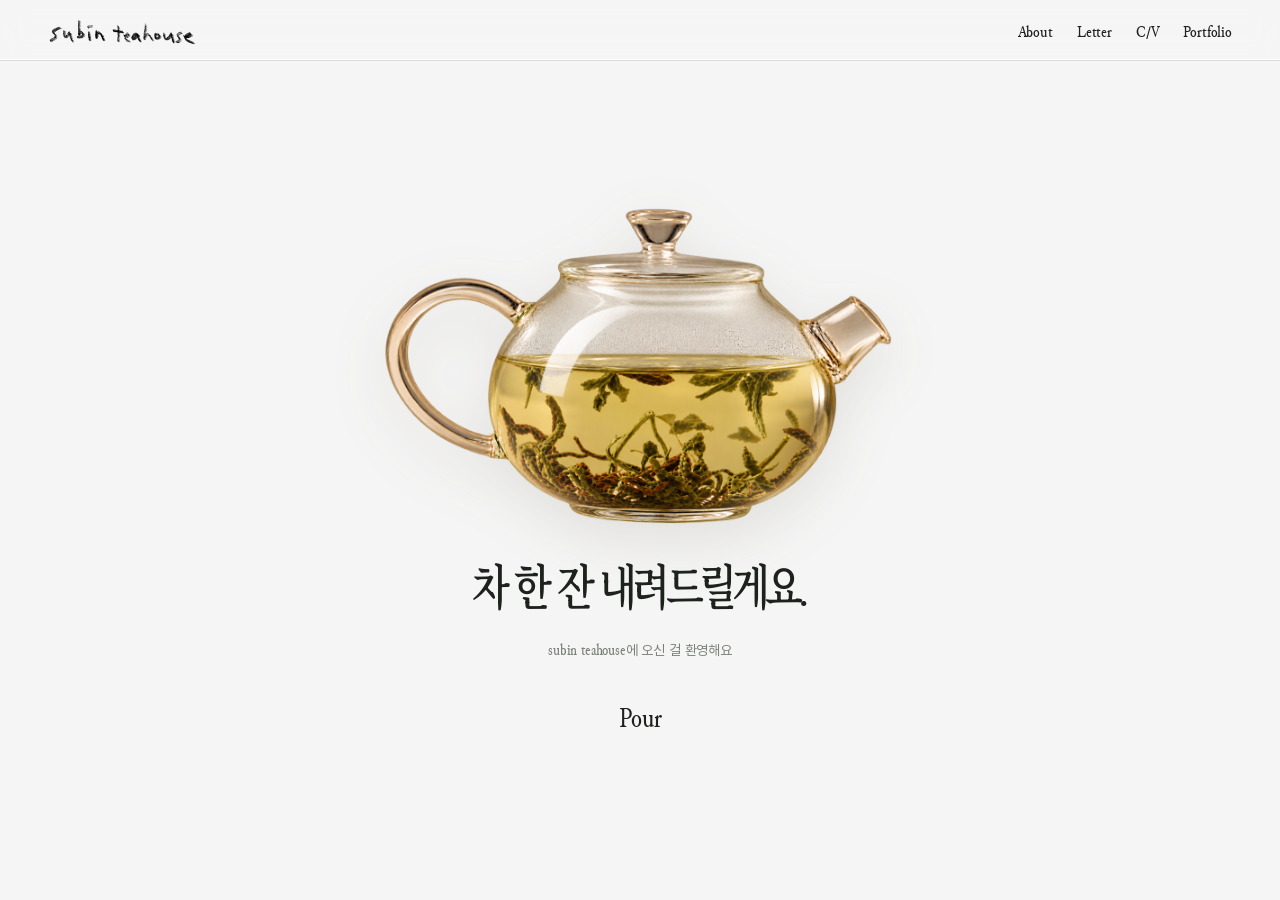
==== commit 4445ce6e: "Letter 페이지 추가: 자기소개서를 저널 위계로, 메뉴에 Letter Co-Authored-By: Claude Opus 5.5 <noreply@anthropic.com>" ====
--- a/index.html
+++ b/index.html
@@ -19,6 +19,7 @@
     <a class="name logo" href="index.html" aria-current="page" aria-label="subin teahouse — 조수빈, 홈으로"><img class="logo-mark" src="assets/img/name.png" alt="" width="539" height="101"></a>
     <nav class="site-nav">
       <a href="about.html">About</a>
+      <a href="letter.html">Letter</a>
       <a href="cv.html">C/V</a>
       <a href="portfolio.html">Portfolio</a>
     </nav>
--- a/assets/style.css
+++ b/assets/style.css
@@ -18,7 +18,7 @@
   font-stretch: 75% 125%;
   font-display: swap;
   size-adjust: 112%;
-  unicode-range: U+0041-005A, U+0061-007A, U+00C0-024F;
+  unicode-range: U+0041-005A, U+0061-007A, U+00C0-00D6, U+00D8-00F6, U+00F8-024F;   /* ×(곱하기)는 제외: Junicode의 ×가 너무 작음 */
 }
 @font-face { font-family: "Pretendard"; src: url("fonts/Pretendard-Regular.woff2") format("woff2"); font-weight: 400; font-display: swap; }
 @font-face { font-family: "Pretendard"; src: url("fonts/Pretendard-Medium.woff2") format("woff2"); font-weight: 500; font-display: swap; }
@@ -131,6 +131,7 @@
   max-width: 16em;
 }
 h2 { font-size: 26px; line-height: 1.4; margin: 64px 0 16px; }
+h3 { font-size: 17px; line-height: 1.5; margin: 32px 0 8px; }              /* 섹션 안 사례의 과제·관점·제작… */
 .lede { max-width: 30em; color: var(--muted); margin: 0 0 72px; }
 .caption { font-size: 13px; color: var(--muted); }
 
@@ -150,6 +151,25 @@
 .index a:hover, .index a:focus-visible { background-size: 100% 100%; color: var(--ink); }
 .index .num { color: var(--muted); }
 .index .meta { font-size: 13px; color: var(--muted); align-self: center; }
+/* WHY: 올리면 찻물이 차오르는 동안 타이틀이 그 작업의 질문으로 바뀜 (넘침은 portfolio.html의 fitWhy가 글자 크기로 맞춤) */
+.index .title { position: relative; }
+.index .t-name { transition: opacity .3s ease .1s; }
+.index .t-why {
+  position: absolute; left: 0; top: 50%; translate: 0 -50%;
+  max-width: 100%; white-space: nowrap; overflow: hidden;
+  opacity: 0; pointer-events: none;
+  transition: opacity .2s ease;
+  /* 질문은 작업 노트처럼: 본문 산세리프(프리텐다드) · 타이틀의 78% · 쑥잎색 */
+  font-family: var(--font); font-stretch: 100%; font-size: 78%; font-weight: 500; letter-spacing: -0.01em;
+  color: var(--ssuk-deep);
+}
+.index .t-why .ko { font: inherit; letter-spacing: inherit; display: inline; transform: none; }   /* ko-wrap의 본명조 처리를 풂 */
+.index a:focus-visible .t-name { opacity: 0; transition: opacity .25s ease; }
+.index a:focus-visible .t-why { opacity: 1; transition: opacity .35s ease .15s; }
+@media (hover: hover) {
+  .index a:hover .t-name { opacity: 0; transition: opacity .25s ease; }
+  .index a:hover .t-why { opacity: 1; transition: opacity .35s ease .15s; }
+}
 @media (max-width: 560px) {
   .index a { grid-template-columns: 2.6em 1fr; }
   .index .meta { grid-column: 2; }
@@ -470,12 +490,13 @@
 .page-title { margin: 12vh 0 40px; }
 .vessel.steeped .source { opacity: 1; }
 @media (prefers-reduced-motion: reduce) {
-  .vessel .line, .vessel .source, .vessel .tea, .index a { transition: none; filter: none; }
+  .vessel .line, .vessel .source, .vessel .tea, .index a, .index .t-name, .index .t-why { transition: none; filter: none; }
 }
 
 /* 프로젝트·CV·숨은 페이지 공통 본문 */
 .article { max-width: 40em; }
 .article h1 { margin-top: 12vh; }
+.article .why { font-size: clamp(18px, 2.4vw, 26px); color: var(--muted); margin: -12px 0 40px; }   /* 목차 호버 질문과 같은 문장 */
 .facts { display: grid; grid-template-columns: 7em 1fr; gap: 6px 16px; font-size: 15px; margin: 0 0 48px; }
 .facts dt { color: var(--muted); }
 .facts dd { margin: 0; }
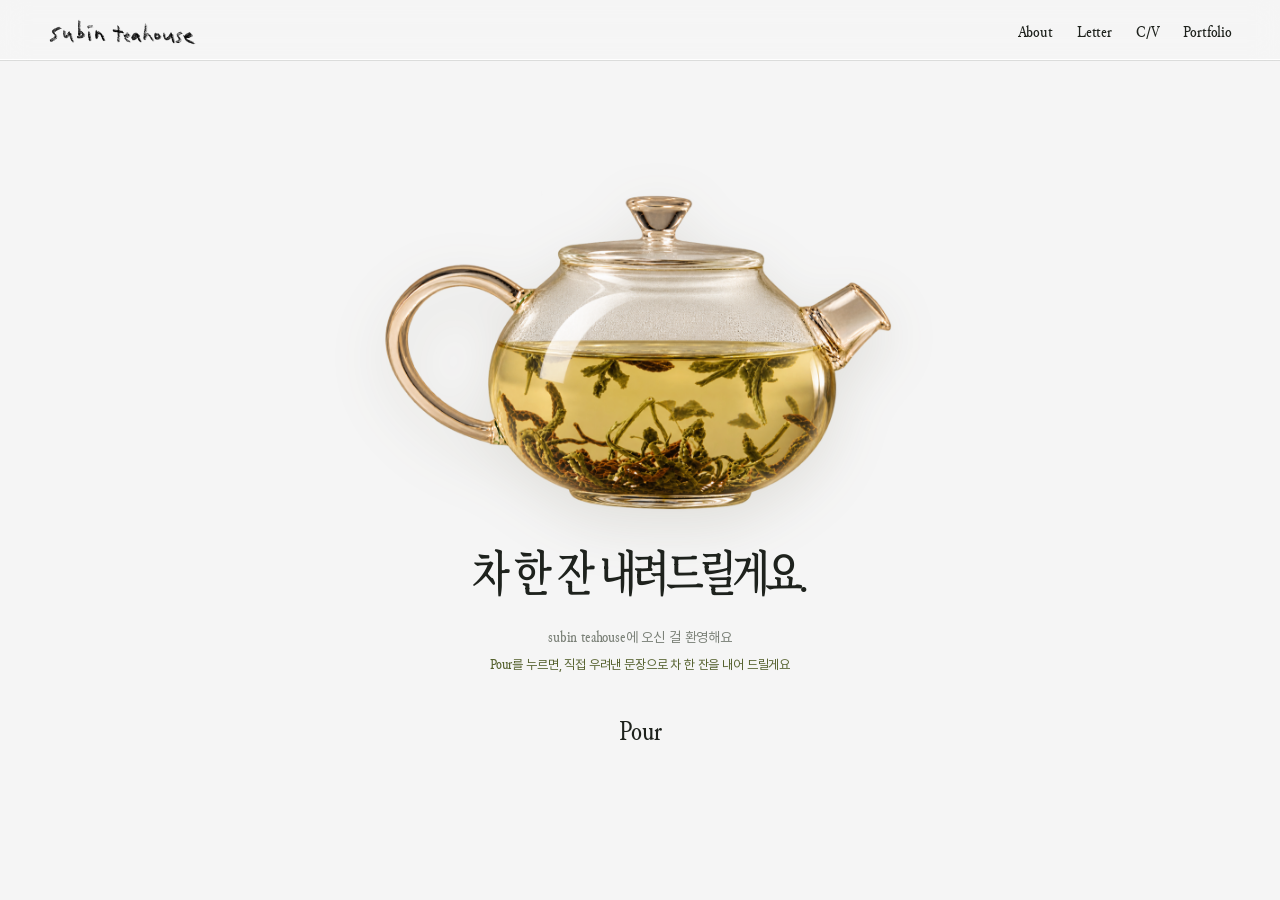
==== commit 8ed805de: "첫 화면: 환영 문구 아래 Pour 안내 한 줄 Co-Authored-By: Claude Opus 5.5 <noreply@anthropic.com>" ====
--- a/index.html
+++ b/index.html
@@ -31,6 +31,7 @@
     <img class="cover-teapot" src="assets/img/teapot.png" alt="찻잎이 우러나는 유리다관" width="1200" height="751">
     <h2 class="cover-title">차 한 잔 내려드릴게요.</h2>
     <p class="cover-sub">subin teahouse에 오신 걸 환영해요</p>
+    <p class="cover-sub cover-hint">Pour를 누르면, 직접 우려낸 문장으로 차 한 잔을 내어 드릴게요</p>
     <button type="button" class="pour-btn" data-pour>Pour</button>
   </section>
 
--- a/assets/style.css
+++ b/assets/style.css
@@ -453,6 +453,7 @@
 }
 .cover-title { font-size: clamp(26px, 3.4vw, 44px); line-height: 1.3; margin: 0; }
 .cover-sub { margin: 0; font-size: 14px; color: var(--muted); }
+.cover-hint { margin-top: -10px; font-size: 13px; color: var(--ssuk-deep); }   /* 버튼 바로 위 안내: 무엇을 누르면 무엇이 오는지 */
 .pour-btn {
   margin-top: 18px;
   padding: 8px 4px;
